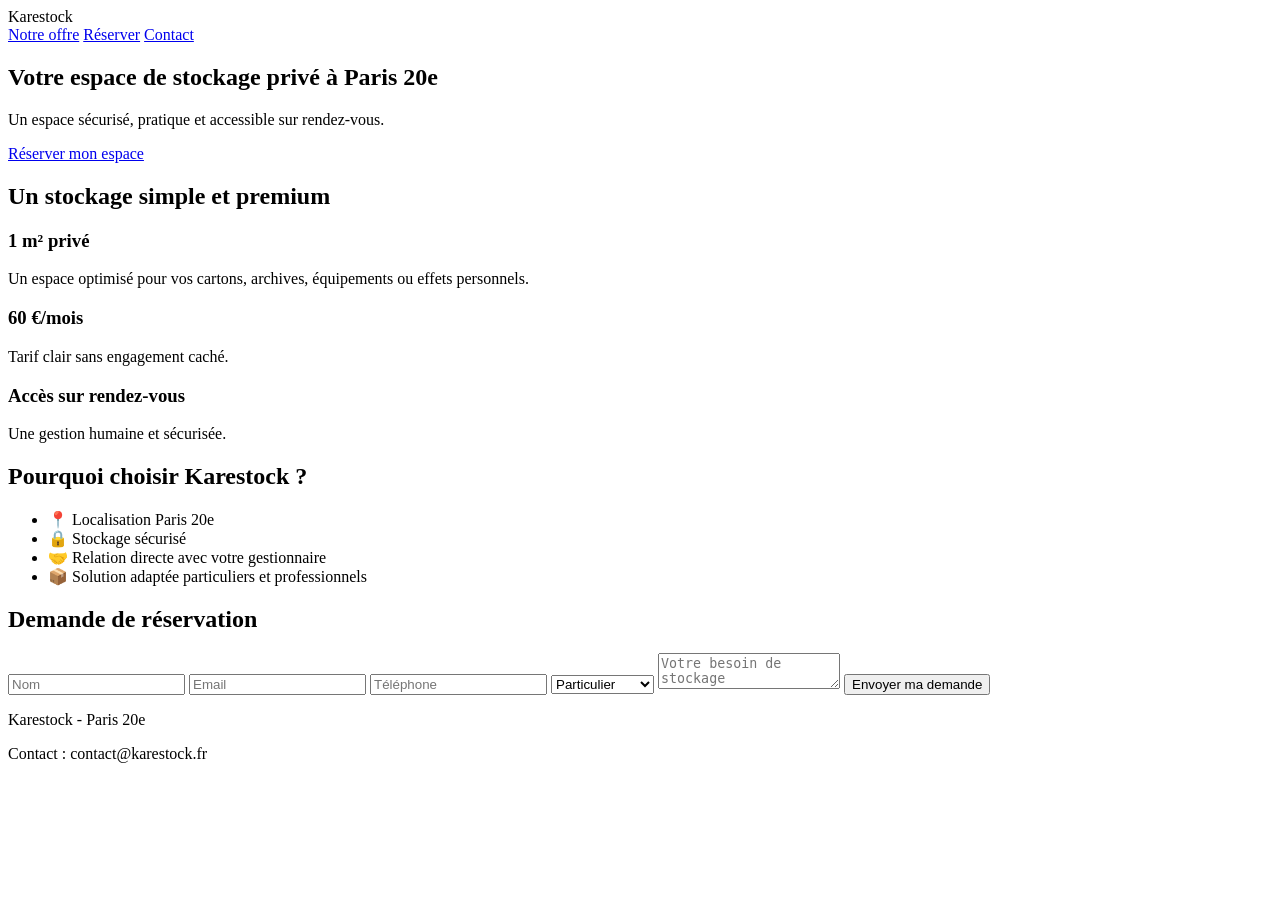
==== index.html @ f3a112a4 "Create index.html for Karestock website Initial HTML structure for Karestock website with sections f" ====
<!DOCTYPE html>
<html lang="fr">
<head>
<meta charset="UTF-8">
<meta name="viewport" content="width=device-width, initial-scale=1.0">
<title>Karestock | Stockage premium Paris 20e</title>
<link rel="stylesheet" href="style.css">
</head>

<body>

<header>
    <div class="logo">Karestock</div>
    <nav>
        <a href="#offre">Notre offre</a>
        <a href="#reservation">Réserver</a>
        <a href="#contact">Contact</a>
    </nav>
</header>


<section class="hero">
    <div>
        <h1>Votre espace de stockage privé à Paris 20e</h1>
        <p>
        Un espace sécurisé, pratique et accessible sur rendez-vous.
        </p>
        <a class="button" href="#reservation">
            Réserver mon espace
        </a>
    </div>
</section>


<section id="offre">

<h2>Un stockage simple et premium</h2>

<div class="cards">

<div class="card">
<h3>1 m² privé</h3>
<p>
Un espace optimisé pour vos cartons,
archives, équipements ou effets personnels.
</p>
</div>

<div class="card">
<h3>60 €/mois</h3>
<p>
Tarif clair sans engagement caché.
</p>
</div>

<div class="card">
<h3>Accès sur rendez-vous</h3>
<p>
Une gestion humaine et sécurisée.
</p>
</div>

</div>

</section>



<section class="trust">

<h2>Pourquoi choisir Karestock ?</h2>

<ul>
<li>📍 Localisation Paris 20e</li>
<li>🔒 Stockage sécurisé</li>
<li>🤝 Relation directe avec votre gestionnaire</li>
<li>📦 Solution adaptée particuliers et professionnels</li>
</ul>

</section>



<section id="reservation">

<h2>Demande de réservation</h2>

<form>

<input type="text" placeholder="Nom" required>

<input type="email" placeholder="Email" required>

<input type="tel" placeholder="Téléphone">

<select>
<option>Particulier</option>
<option>Professionnel</option>
</select>


<textarea placeholder="Votre besoin de stockage"></textarea>


<button>
Envoyer ma demande
</button>


</form>

</section>



<footer id="contact">

<p>
Karestock - Paris 20e
</p>

<p>
Contact : contact@karestock.fr
</p>

</footer>


</body>
</html>
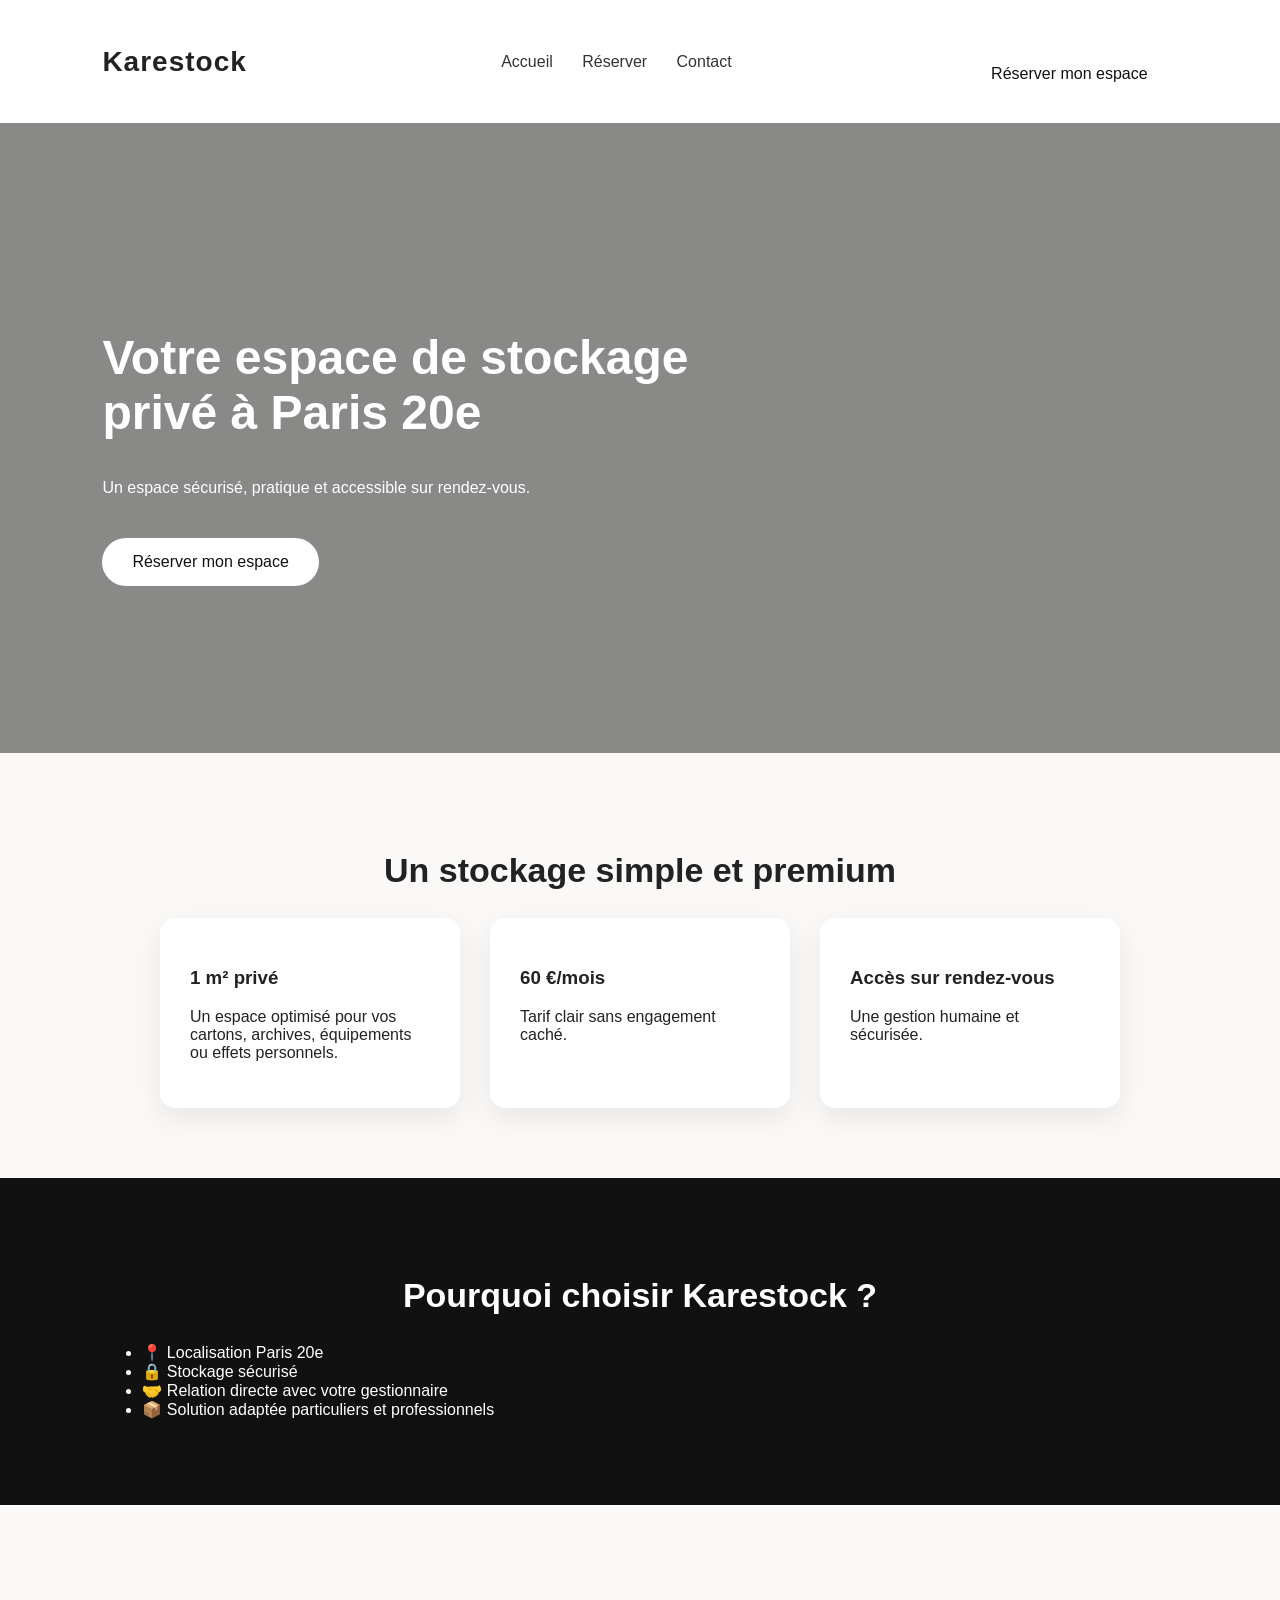
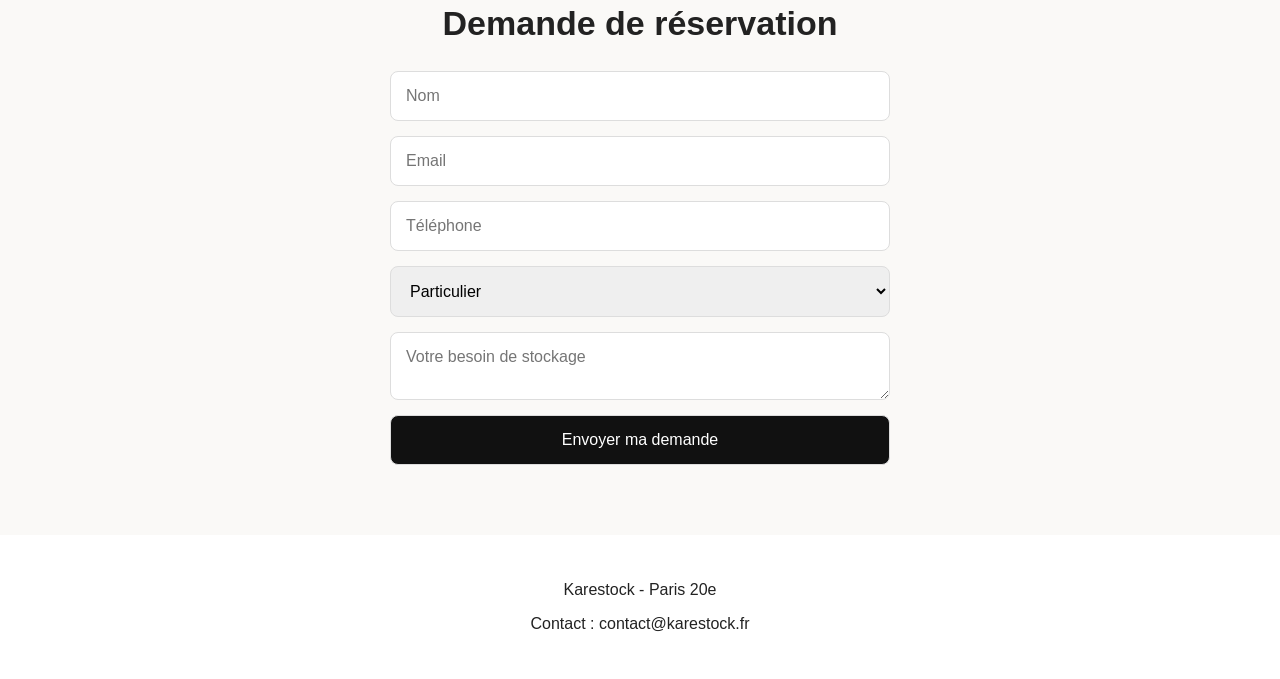
==== commit c8a63da0: "Update navigation links in index.html" ====
--- a/index.html
+++ b/index.html
@@ -12,10 +12,13 @@
 <header>
     <div class="logo">Karestock</div>
     <nav>
-        <a href="#offre">Notre offre</a>
-        <a href="#reservation">Réserver</a>
-        <a href="#contact">Contact</a>
-    </nav>
+<a href="index.html">Accueil</a>
+<a href="reservation.html">Réserver</a>
+<a href="#contact">Contact</a>
+</nav>
+    <a class="button" href="reservation.html">
+Réserver mon espace
+</a>
 </header>
 
 
--- a/style.css
+++ b/style.css
@@ -0,0 +1,219 @@
+*{
+box-sizing:border-box;
+font-family:Arial, sans-serif;
+}
+
+body{
+margin:0;
+color:#222;
+background:#faf9f7;
+}
+
+
+header{
+display:flex;
+justify-content:space-between;
+align-items:center;
+padding:25px 8%;
+background:white;
+}
+
+.logo{
+font-size:28px;
+font-weight:bold;
+letter-spacing:1px;
+}
+
+
+nav a{
+margin-left:25px;
+text-decoration:none;
+color:#333;
+}
+
+
+
+.hero{
+
+height:70vh;
+display:flex;
+align-items:center;
+
+padding:8%;
+
+background:
+linear-gradient(
+rgba(0,0,0,0.45),
+rgba(0,0,0,0.45)
+),
+url("cave.jpg");
+
+background-size:cover;
+background-position:center;
+
+color:white;
+
+}
+
+
+.hero h1{
+font-size:48px;
+max-width:700px;
+}
+
+
+.button{
+
+display:inline-block;
+margin-top:25px;
+padding:15px 30px;
+background:white;
+color:#111;
+text-decoration:none;
+border-radius:30px;
+
+}
+
+
+
+section{
+
+padding:70px 8%;
+
+}
+
+
+h2{
+
+text-align:center;
+font-size:34px;
+
+}
+
+
+
+.cards{
+
+display:flex;
+gap:30px;
+justify-content:center;
+
+}
+
+
+
+.card{
+
+background:white;
+padding:30px;
+border-radius:15px;
+box-shadow:0 10px 30px rgba(0,0,0,0.08);
+width:300px;
+
+}
+
+
+
+.trust{
+
+background:#111;
+color:white;
+
+}
+
+
+
+form{
+
+max-width:500px;
+margin:auto;
+display:flex;
+flex-direction:column;
+gap:15px;
+
+}
+
+
+
+input,textarea,select,button{
+
+padding:15px;
+border-radius:8px;
+border:1px solid #ddd;
+font-size:16px;
+
+}
+
+
+
+button{
+
+background:#111;
+color:white;
+cursor:pointer;
+
+}
+
+
+
+footer{
+
+padding:30px;
+text-align:center;
+background:white;
+
+}
+
+
+
+@media(max-width:800px){
+
+.cards{
+flex-direction:column;
+align-items:center;
+}
+
+.hero h1{
+font-size:35px;
+}
+
+}
+.boxes{
+
+display:grid;
+grid-template-columns:repeat(4,1fr);
+gap:20px;
+margin:40px 0;
+
+}
+
+
+.boxes button{
+
+background:white;
+border:1px solid #ddd;
+padding:25px;
+border-radius:15px;
+cursor:pointer;
+
+}
+
+
+
+.boxes button:hover{
+
+transform:translateY(-5px);
+
+}
+
+
+
+@media(max-width:800px){
+
+.boxes{
+
+grid-template-columns:repeat(2,1fr);
+
+}
+
+}
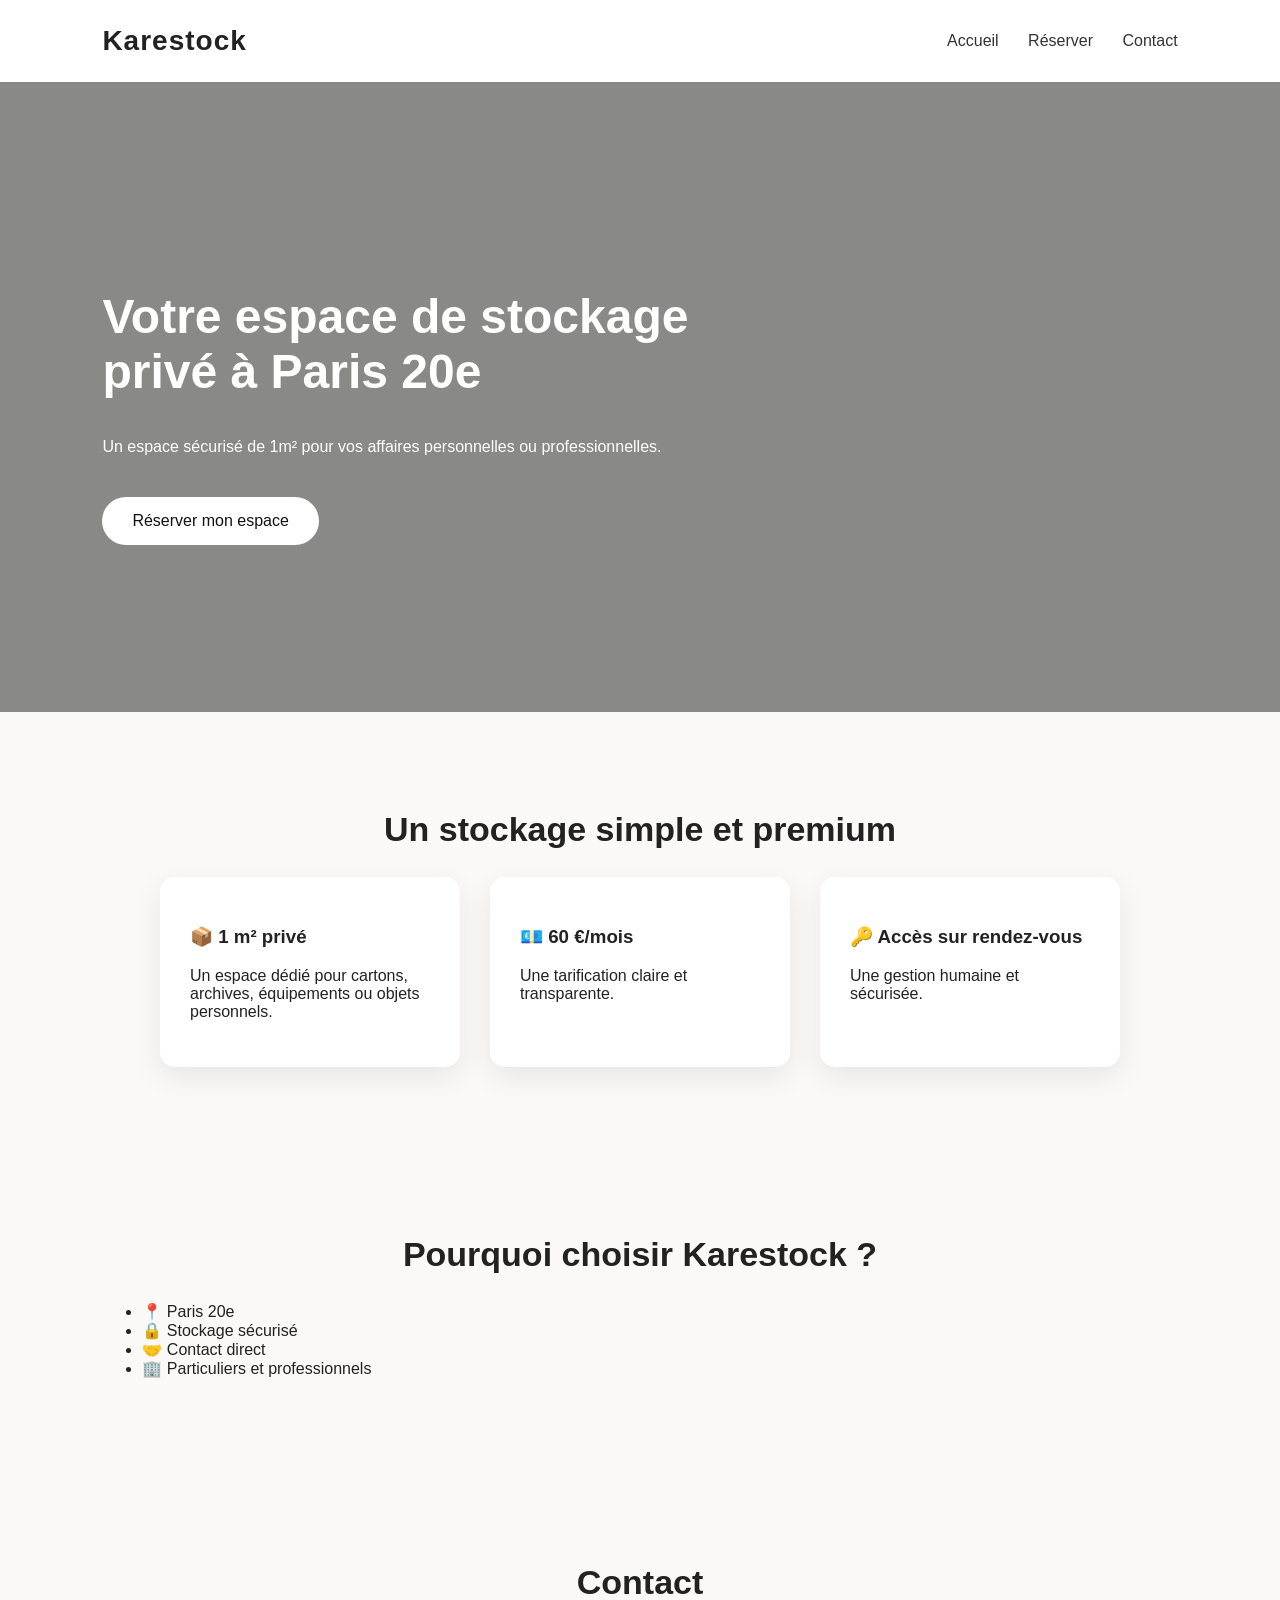
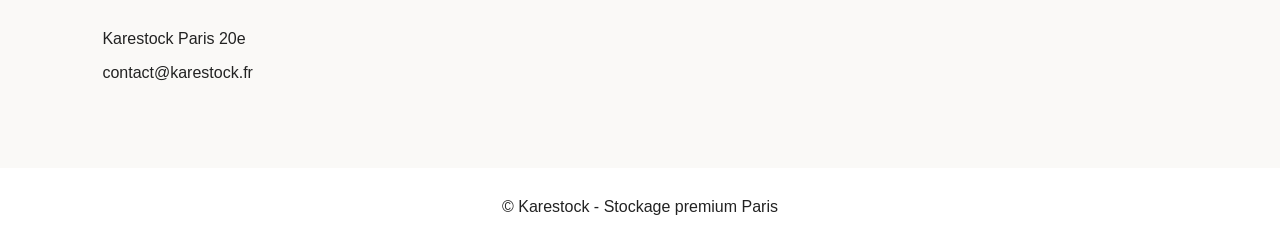
==== commit a10eaf15: "Refactor index.html for improved structure and content" ====
--- a/index.html
+++ b/index.html
@@ -1,67 +1,52 @@
 <!DOCTYPE html>
 <html lang="fr">
+
 <head>
 <meta charset="UTF-8">
 <meta name="viewport" content="width=device-width, initial-scale=1.0">
+
 <title>Karestock | Stockage premium Paris 20e</title>
+
 <link rel="stylesheet" href="style.css">
+
 </head>
+
 
 <body>
 
 <header>
-    <div class="logo">Karestock</div>
-    <nav>
+
+<div class="logo">
+Karestock
+</div>
+
+<nav>
 <a href="index.html">Accueil</a>
 <a href="reservation.html">Réserver</a>
 <a href="#contact">Contact</a>
 </nav>
-    <a class="button" href="reservation.html">
-Réserver mon espace
-</a>
+
 </header>
 
 
+
 <section class="hero">
-    <div>
-        <h1>Votre espace de stockage privé à Paris 20e</h1>
-        <p>
-        Un espace sécurisé, pratique et accessible sur rendez-vous.
-        </p>
-        <a class="button" href="#reservation">
-            Réserver mon espace
-        </a>
-    </div>
-</section>
+
+<div>
+
+<h1>
+Votre espace de stockage privé à Paris 20e
+</h1>
 
 
-<section id="offre">
+<p>
+Un espace sécurisé de 1m² pour vos affaires personnelles ou professionnelles.
+</p>
 
-<h2>Un stockage simple et premium</h2>
 
-<div class="cards">
-
-<div class="card">
-<h3>1 m² privé</h3>
-<p>
-Un espace optimisé pour vos cartons,
-archives, équipements ou effets personnels.
-</p>
-</div>
-
-<div class="card">
-<h3>60 €/mois</h3>
-<p>
-Tarif clair sans engagement caché.
-</p>
-</div>
-
-<div class="card">
-<h3>Accès sur rendez-vous</h3>
-<p>
-Une gestion humaine et sécurisée.
-</p>
-</div>
+<a class="button" href="reservation.html">
+Réserver mon espace
+</a>
 
 </div>
 
@@ -69,65 +54,115 @@
 
 
 
-<section class="trust">
+<section>
 
-<h2>Pourquoi choisir Karestock ?</h2>
+<h2>
+Un stockage simple et premium
+</h2>
 
-<ul>
-<li>📍 Localisation Paris 20e</li>
-<li>🔒 Stockage sécurisé</li>
-<li>🤝 Relation directe avec votre gestionnaire</li>
-<li>📦 Solution adaptée particuliers et professionnels</li>
-</ul>
+
+<div class="cards">
+
+
+<div class="card">
+
+<h3>
+📦 1 m² privé
+</h3>
+
+<p>
+Un espace dédié pour cartons, archives, équipements ou objets personnels.
+</p>
+
+</div>
+
+
+
+<div class="card">
+
+<h3>
+💶 60 €/mois
+</h3>
+
+<p>
+Une tarification claire et transparente.
+</p>
+
+</div>
+
+
+
+<div class="card">
+
+<h3>
+🔑 Accès sur rendez-vous
+</h3>
+
+<p>
+Une gestion humaine et sécurisée.
+</p>
+
+</div>
+
+
+</div>
 
 </section>
 
 
 
-<section id="reservation">
 
-<h2>Demande de réservation</h2>
-
-<form>
-
-<input type="text" placeholder="Nom" required>
-
-<input type="email" placeholder="Email" required>
-
-<input type="tel" placeholder="Téléphone">
-
-<select>
-<option>Particulier</option>
-<option>Professionnel</option>
-</select>
+<section class="dark">
 
 
-<textarea placeholder="Votre besoin de stockage"></textarea>
+<h2>
+Pourquoi choisir Karestock ?
+</h2>
 
 
-<button>
-Envoyer ma demande
-</button>
+<ul>
 
+<li>📍 Paris 20e</li>
 
-</form>
+<li>🔒 Stockage sécurisé</li>
+
+<li>🤝 Contact direct</li>
+
+<li>🏢 Particuliers et professionnels</li>
+
+</ul>
+
 
 </section>
 
 
 
-<footer id="contact">
+<section id="contact">
+
+<h2>
+Contact
+</h2>
 
 <p>
-Karestock - Paris 20e
+Karestock Paris 20e
 </p>
 
 <p>
-Contact : contact@karestock.fr
+contact@karestock.fr
 </p>
+
+
+</section>
+
+
+
+<footer>
+
+© Karestock - Stockage premium Paris
 
 </footer>
 
 
 </body>
+
 </html>
